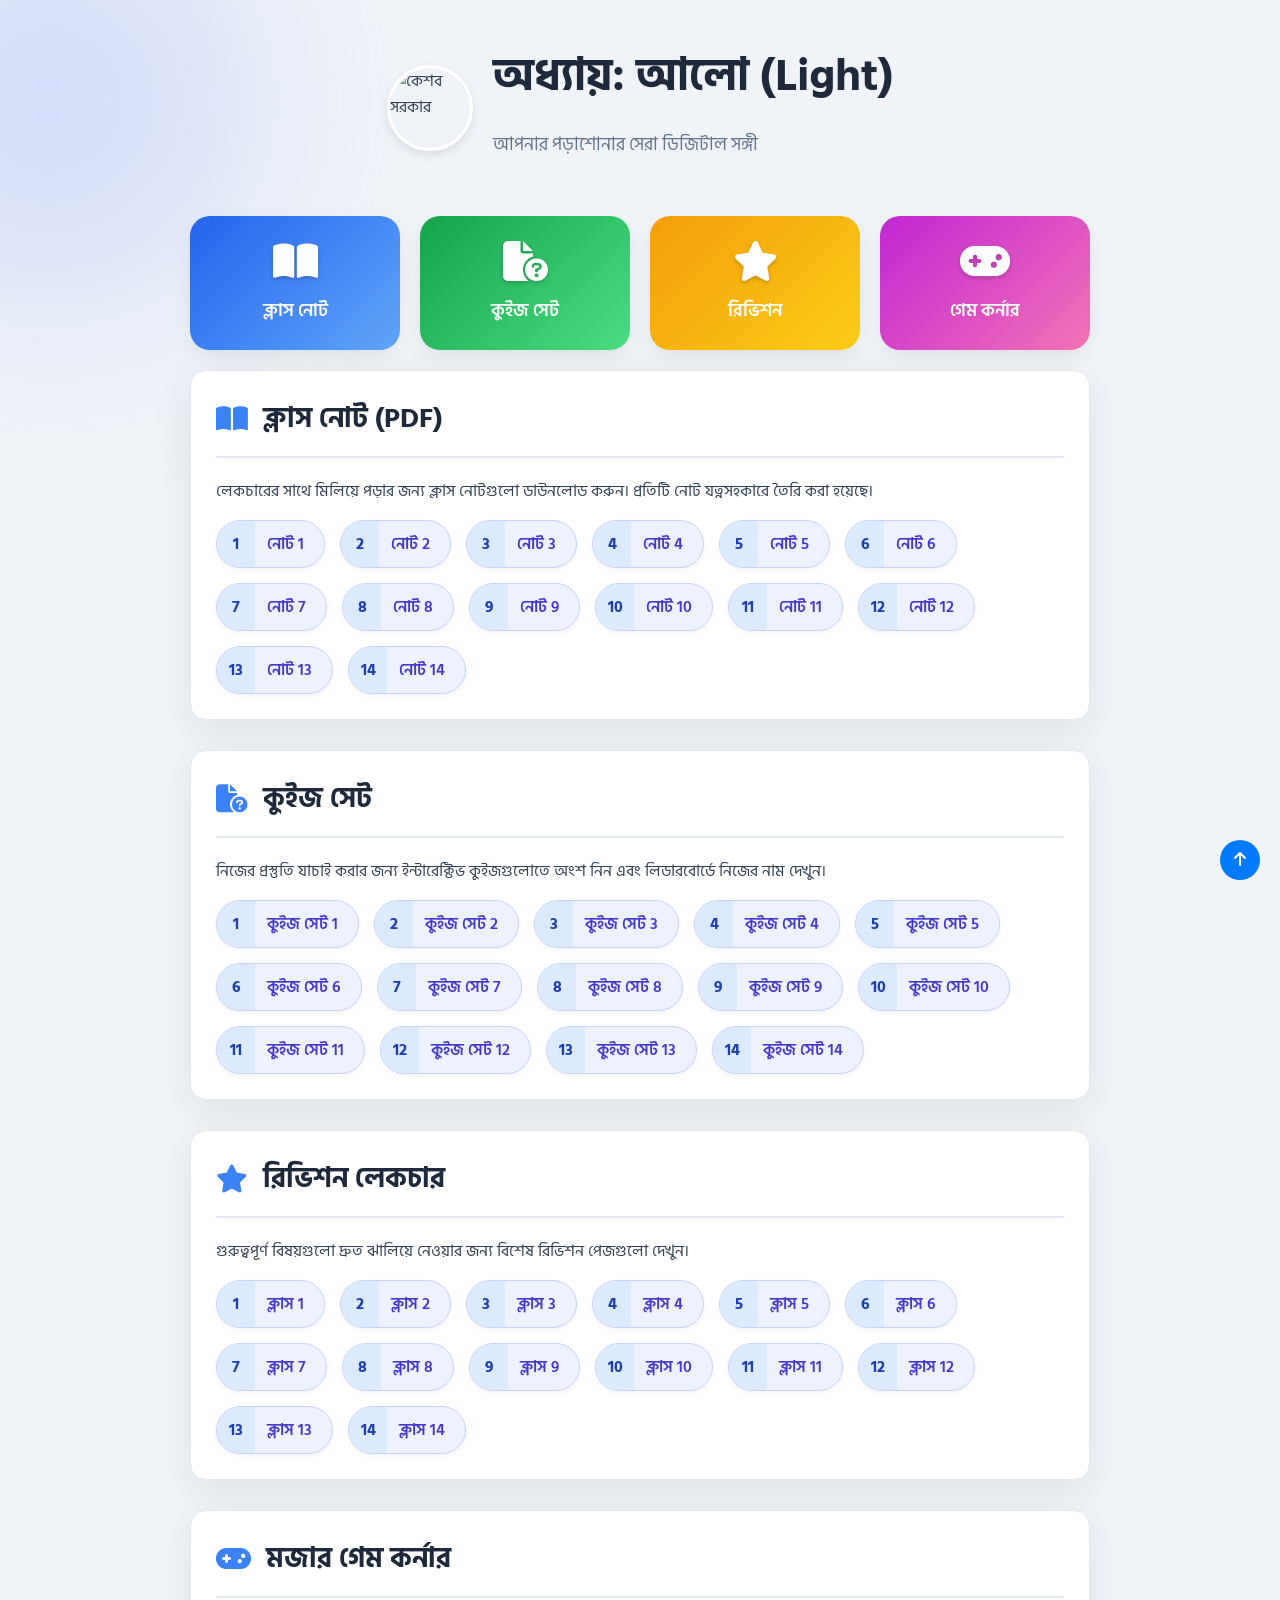
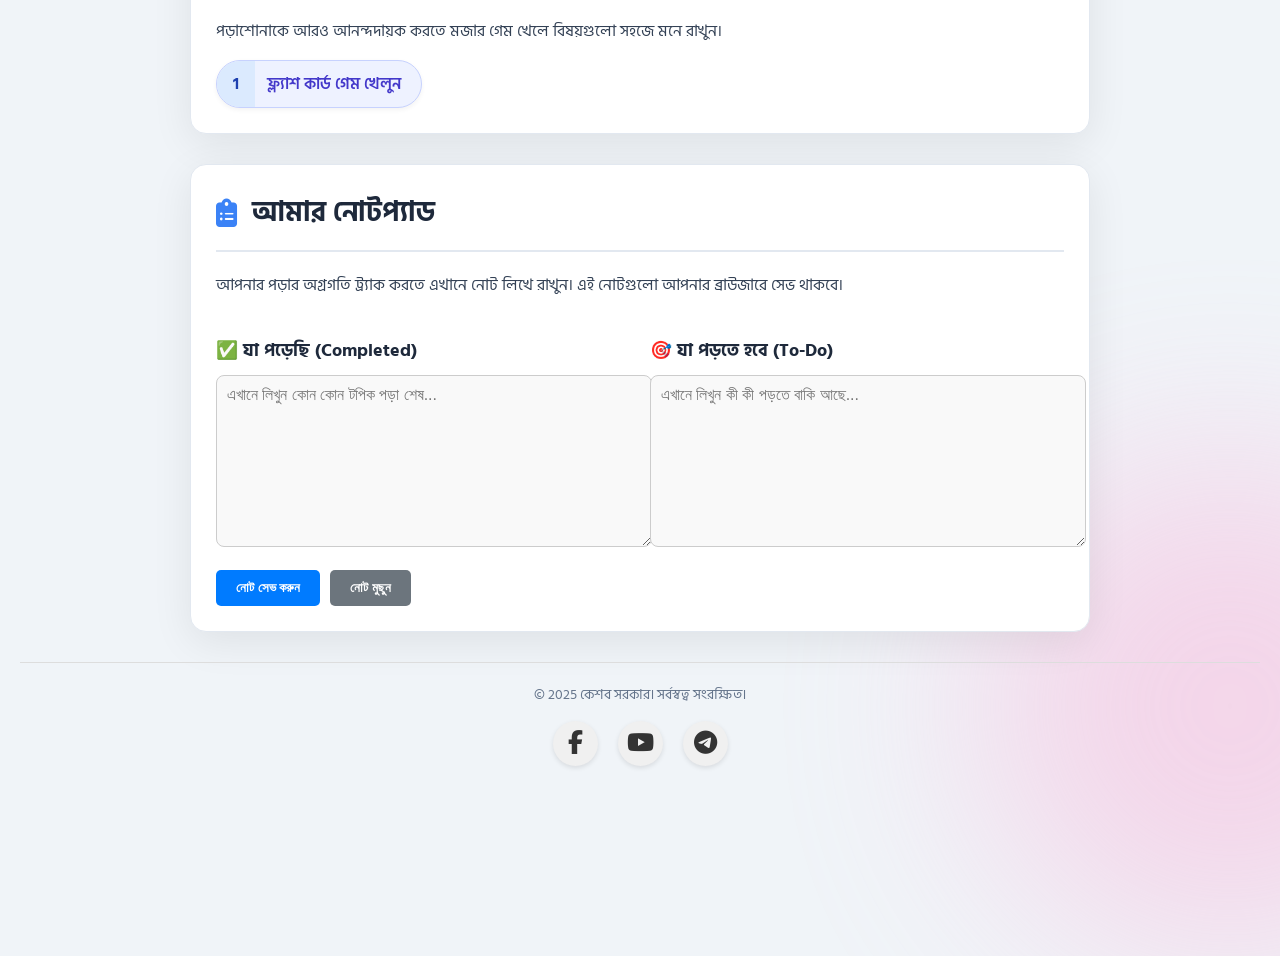
==== index.html @ 1bf03d73 "Add files via upload" ====
<!DOCTYPE html>
<html lang="bn">
<head>
    <meta charset="UTF-8">
    <meta name="viewport" content="width=device-width, initial-scale=1.0">
    <title>আলো (Light) - হোমপেজ | কেশব সরকার</title>
    
    <!-- আপনার মূল CSS ফাইল -->
    <link rel="stylesheet" href="style.css">
    
    <!-- আইকন ব্যবহারের জন্য Font Awesome CDN লিঙ্ক (এটা জরুরি) -->
    <link rel="stylesheet" href="https://cdnjs.cloudflare.com/ajax/libs/font-awesome/6.4.2/css/all.min.css">
</head>
<div id="preloader">
    <div class="loader"></div>
</div>
<body class="day-mode homepage"> <!-- homepage ক্লাসটি নতুন ব্যাকগ্রাউন্ডের জন্য -->

    <header class="main-header">
        <!-- আপনার ছবি -->
        <img src="images/logo.png" alt="কেশব সরকার" class="profile-pic">
        
        <!-- টেক্সট কন্টেন্ট -->
        <div class="header-text">
            <h1>অধ্যায়: আলো (Light)</h1>
            <p>আপনার পড়াশোনার সেরা ডিজিটাল সঙ্গী</p>
        </div>
    </header>

    <!-- নতুন ডিজাইনের নেভিগেশন গ্রিড -->
    <div class="nav-grid">
        <a href="#class-notes" class="nav-button color-notes">
            <i class="fa-solid fa-book-open"></i>
            <span>ক্লাস নোট</span>
        </a>
        <a href="#quiz-sets" class="nav-button color-quiz">
            <i class="fa-solid fa-file-circle-question"></i>
            <span>কুইজ সেট</span>
        </a>
        <a href="#revision-lectures" class="nav-button color-revision">
            <i class="fa-solid fa-star"></i>
            <span>রিভিশন</span>
        </a>
        <a href="#game-corner" class="nav-button color-games">
            <i class="fa-solid fa-gamepad"></i>
            <span>গেম কর্নার</span>
        </a>
    </div>

    <main>
        <!-- Class Notes Section -->
        <section class="card" id="class-notes">
            <h2><i class="fa-solid fa-book-open icon-title"></i> ক্লাস নোট (PDF)</h2>
            <p>লেকচারের সাথে মিলিয়ে পড়ার জন্য ক্লাস নোটগুলো ডাউনলোড করুন। প্রতিটি নোট যত্নসহকারে তৈরি করা হয়েছে।</p>
            <div class="link-container">
                <a href="https://drive.google.com/file/d/1sSKTBKGasXSliW6OIl_rY9mzvy0lcFAx/view?usp=drive_link" target="_blank">নোট 1</a>
                <a href="https://drive.google.com/file/d/1t7kfDtJoTGxg0RODjKol7sLrju8Ih3ZR/view?usp=drive_link" target="_blank">নোট 2</a>
                <a href="https://drive.google.com/file/d/1t7KkxosPfEFAeRiHYTDDyUwNMa2LBX0A/view?usp=drive_link" target="_blank">নোট 3</a>
                <a href="https://drive.google.com/file/d/1t38mFaWWqqNNwFF-KqLO0bWvKrAF8AAf/view?usp=drive_link" target="_blank">নোট 4</a>
                <a href="https://drive.google.com/file/d/1t1oolq3goT1Mh4pOEnH0xVZQ4f7ArwWV/view?usp=drive_link" target="_blank">নোট 5</a>
                <a href="https://drive.google.com/file/d/1t19LF0_oPfQUUJy5y9iYdV_7BeJmBnPb/view?usp=drive_link" target="_blank">নোট 6</a>
                <a href="https://drive.google.com/file/d/1sn4iBo9KW9KIaX4zy7lo6pGLNRPsBp02/view?usp=drive_link" target="_blank">নোট 7</a>
                <a href="https://drive.google.com/file/d/1sgX6IhBGmUZpgLBa4XS5ZPPHs0ZzPb03/view?usp=drive_link" target="_blank">নোট 8</a>
                <a href="https://drive.google.com/file/d/1sfOYYjft0vI5xvcIlzCKUpIUxicrK589/view?usp=drive_link" target="_blank">নোট 9</a>
                <a href="https://drive.google.com/file/d/1sfNKT4oH92Jj3N1Gp688IObwA3lgAHc5/view?usp=drive_link" target="_blank">নোট 10</a>
                <a href="https://drive.google.com/file/d/1sdPigDsal-54gXdqJqfhkAgowSmzAqwy/view?usp=drive_link" target="_blank">নোট 11</a>
                <a href="https://drive.google.com/file/d/1sWaoGwJlaWrLmfJCkM5LtOCW9mmUzfrI/view?usp=drive_link" target="_blank">নোট 12</a>
                <a href="https://drive.google.com/file/d/1sVpObTnDcu3n7hdOc_OkMK07FiO2bcL9/view?usp=drive_link" target="_blank">নোট 13</a>
                <a href="https://drive.google.com/file/d/1sTejw2SX1aWU-Z7At05lgHSMdQDyrxpQ/view?usp=drive_link" target="_blank">নোট 14</a>
            </div>
        </section>

        <!-- Quiz Section -->
        <section class="card" id="quiz-sets">
            <h2><i class="fa-solid fa-file-circle-question icon-title"></i> কুইজ সেট</h2>
            <p>নিজের প্রস্তুতি যাচাই করার জন্য ইন্টারেক্টিভ কুইজগুলোতে অংশ নিন এবং লিডারবোর্ডে নিজের নাম দেখুন।</p>
            <div class="link-container">
                <a href="quiz/Qset1.html">কুইজ সেট 1</a>
                <a href="quiz/Qset2.html">কুইজ সেট 2</a>
                <a href="quiz/Qset3.html">কুইজ সেট 3</a>
                <a href="quiz/Qset4.html">কুইজ সেট 4</a>
                <a href="quiz/Qset5.html">কুইজ সেট 5</a>
                <a href="quiz/Qset6.html">কুইজ সেট 6</a>
                <a href="quiz/Qset7.html">কুইজ সেট 7</a>
                <a href="quiz/Qset8.html">কুইজ সেট 8</a>
                <a href="quiz/Qset9.html">কুইজ সেট 9</a>
                <a href="quiz/Qset10.html">কুইজ সেট 10</a>
                <a href="quiz/Qset11.html">কুইজ সেট 11</a>
                <a href="quiz/Qset12.html">কুইজ সেট 12</a>
                <a href="quiz/Qset13.html">কুইজ সেট 13</a>
                <a href="quiz/Qset14.html">কুইজ সেট 14</a>
            </div>
        </section>

        <!-- Revision Section -->
        <section class="card" id="revision-lectures">
             <h2><i class="fa-solid fa-star icon-title"></i> রিভিশন লেকচার</h2>
            <p>গুরুত্বপূর্ণ বিষয়গুলো দ্রুত ঝালিয়ে নেওয়ার জন্য বিশেষ রিভিশন পেজগুলো দেখুন।</p>
            <div class="link-container">
                <a href="revision_series/class1.html">ক্লাস 1</a>
                <a href="revision_series/class2.html">ক্লাস 2</a>
                <a href="revision_series/class3.html">ক্লাস 3</a>
                <a href="revision_series/class4.html">ক্লাস 4</a>
                <a href="revision_series/class5.html">ক্লাস 5</a>
                <a href="revision_series/class6.html">ক্লাস 6</a>
                <a href="revision_series/class7.html">ক্লাস 7</a>
                <a href="revision_series/class8.html">ক্লাস 8</a>
                <a href="revision_series/class9.html">ক্লাস 9</a>
                <a href="revision_series/class10.html">ক্লাস 10</a>
                <a href="revision_series/class11.html">ক্লাস 11</a>
                <a href="revision_series/class12.html">ক্লাস 12</a>
                <a href="revision_series/class13.html">ক্লাস 13</a>
                <a href="revision_series/class14.html">ক্লাস 14</a>
            </div>
        </section>

        <!-- Game Section (Updated) -->
        <section class="card" id="game-corner">
            <h2><i class="fa-solid fa-gamepad icon-title"></i> মজার গেম কর্নার</h2>
            <p>পড়াশোনাকে আরও আনন্দদায়ক করতে মজার গেম খেলে বিষয়গুলো সহজে মনে রাখুন।</p>
            <div class="link-container">
                <a href="game/flash-card/flash-card.html">ফ্ল্যাশ কার্ড গেম খেলুন</a>
            </div>
        </section>
		        <!-- Notepad Section -->
        <section class="card" id="notepad">
            <h2><i class="fa-solid fa-clipboard-list icon-title"></i> আমার নোটপ্যাড</h2>
            <p>আপনার পড়ার অগ্রগতি ট্র্যাক করতে এখানে নোট লিখে রাখুন। এই নোটগুলো আপনার ব্রাউজারে সেভ থাকবে।</p>
            
            <div class="notepad-container">
                <div class="notepad-column">
                    <h3>✅ যা পড়েছি (Completed)</h3>
                    <textarea id="completed-notes" placeholder="এখানে লিখুন কোন কোন টপিক পড়া শেষ..."></textarea>
                </div>
                <div class="notepad-column">
                    <h3>🎯 যা পড়তে হবে (To-Do)</h3>
                    <textarea id="todo-notes" placeholder="এখানে লিখুন কী কী পড়তে বাকি আছে..."></textarea>
                </div>
            </div>
            
            <div class="notepad-buttons">
                <button id="save-notes-btn" class="btn btn-primary">নোট সেভ করুন</button>
                <button id="clear-notes-btn" class="btn btn-secondary">নোট মুছুন</button>
            </div>
        </section>
    </main>
    <a id="back-to-top" href="#"><i class="fas fa-arrow-up"></i></a>
    <footer>
        <p>&copy; 2025 কেশব সরকার। সর্বস্বত্ব সংরক্ষিত।</p>
		<div class="social-links">
    <a href="https://facebook.com/your-page" target="_blank"><i class="fab fa-facebook-f"></i></a>
    <a href="https://youtube.com/your-channel" target="_blank"><i class="fab fa-youtube"></i></a>
    <a href="https://t.me/your-group" target="_blank"><i class="fab fa-telegram"></i></a>
</div>
    </footer>
    <script>
    document.addEventListener('DOMContentLoaded', () => {
        const completedNotesTextarea = document.getElementById('completed-notes');
        const todoNotesTextarea = document.getElementById('todo-notes');
        const saveBtn = document.getElementById('save-notes-btn');
        const clearBtn = document.getElementById('clear-notes-btn');

        // ফাংশন: localStorage থেকে নোট লোড করার জন্য
        const loadNotes = () => {
            const savedCompleted = localStorage.getItem('myAppCompletedNotes') || '';
            const savedTodo = localStorage.getItem('myAppTodoNotes') || '';
            
            completedNotesTextarea.value = savedCompleted;
            todoNotesTextarea.value = savedTodo;
        };

        // ফাংশন: localStorage এ নোট সেভ করার জন্য
        const saveNotes = () => {
            localStorage.setItem('myAppCompletedNotes', completedNotesTextarea.value);
            localStorage.setItem('myAppTodoNotes', todoNotesTextarea.value);
            alert('আপনার নোট সফলভাবে সেভ করা হয়েছে!');
        };
        
        // ফাংশন: localStorage থেকে নোট মোছার জন্য
        const clearNotes = () => {
            const confirmation = confirm('আপনি কি সত্যিই সব নোট মুছে ফেলতে চান?');
            if (confirmation) {
                localStorage.removeItem('myAppCompletedNotes');
                localStorage.removeItem('myAppTodoNotes');
                completedNotesTextarea.value = '';
                todoNotesTextarea.value = '';
                alert('আপনার সব নোট মুছে ফেলা হয়েছে।');
            }
        };

        // বাটনগুলোতে ইভেন্ট যোগ করা
        saveBtn.addEventListener('click', saveNotes);
        clearBtn.addEventListener('click', clearNotes);

        // পেজ লোড হওয়ার সাথে সাথে সেভ করা নোটগুলো লোড করা
        loadNotes();
    });
	window.addEventListener('load', () => {
    const preloader = document.getElementById('preloader');
    preloader.style.display = 'none';
});
const backToTopBtn = document.getElementById('back-to-top');

window.onscroll = () => {
    if (document.body.scrollTop > 100 || document.documentElement.scrollTop > 100) {
        backToTopBtn.style.display = 'block';
    } else {
        backTotoTopBtn.style.display = 'none';
    }
};
	</script>
</body>
</html>
---- style.css ----
/* style.css (Complete, Reorganized, and Responsive Version) */

/* --- 1. Font Import --- */
@import url('https://fonts.googleapis.com/css2?family=Hind+Siliguri:wght@400;500;600;700&display=swap');

/* --- 2. Global & Body Styles --- */
body {
    font-family: 'Hind Siliguri', sans-serif;
    transition: background-color 0.4s ease, color 0.4s ease;
    margin: 0;
    padding: 20px;
}
body.homepage {
    position: relative;
    overflow-x: hidden;
}
body.homepage::before, body.homepage::after {
    content: '';
    position: absolute;
    z-index: -1;
    border-radius: 50%;
    filter: blur(100px);
    opacity: 0.4;
    transition: background-color 0.5s ease;
}
body.homepage::before {
    width: 400px;
    height: 400px;
    background: #a5b4fc;
    top: -100px;
    left: -150px;
}
body.homepage::after {
    width: 500px;
    height: 500px;
    background: #f9a8d4;
    bottom: -150px;
    right: -200px;
}
main {
    max-width: 900px;
    margin: 20px auto;
}
h1, h2, h3, p {
    transition: color 0.4s ease;
}

/* --- 3. Day & Dark Mode Theming --- */
body.day-mode { background: #f0f4f8; color: #334155; }
body.dark-mode { background: #111827; color: #d1d5db; }

body.day-mode h1, body.day-mode h2, body.day-mode h3 { color: #1e293b; }
body.dark-mode h1, body.dark-mode h2, body.dark-mode h3 { color: #f9fafb; }

body.day-mode .main-header p, body.day-mode footer { color: #64748b; }
body.dark-mode .main-header p, body.dark-mode footer { color: #9ca3af; }

body.dark-mode.homepage::before { background: #4f46e5; opacity: 0.3; }
body.dark-mode.homepage::after { background: #be185d; opacity: 0.3; }

/* --- 4. Component Styles: Header, Card, Nav Grid, Footer --- */

/* Header */
.main-header {
    display: flex;
    align-items: center;
    gap: 20px;
    padding: 20px;
    justify-content: center;
    text-align: left;
    margin-bottom: 20px;
}
.main-header h1 {
    font-size: 2.8rem;
    font-weight: 700;
    margin: 0 0 5px 0;
}
.main-header p {
    font-size: 1.1rem;
}
.profile-pic {
    width: 80px;
    height: 80px;
    border-radius: 50%;
    border: 3px solid #fff;
    box-shadow: 0 4px 8px rgba(0,0,0,0.1);
    object-fit: cover;
}
body.dark-mode .profile-pic {
    border-color: #374151;
}

/* Nav Grid */
.nav-grid { 
    display: grid; 
    grid-template-columns: repeat(4, 1fr); 
    gap: 20px; 
    max-width: 900px; 
    margin: 20px auto; 
}
.nav-button { 
    display: flex; flex-direction: column; align-items: center; justify-content: center; 
    padding: 25px 15px; border-radius: 20px; text-decoration: none; color: white; text-align: center; 
    box-shadow: 0 8px 25px -5px rgba(0,0,0,0.1); 
    transition: transform 0.3s ease, box-shadow 0.3s ease; 
}
.nav-button:hover { transform: translateY(-8px) scale(1.03); box-shadow: 0 12px 30px -5px rgba(0,0,0,0.2); }
.nav-button i { font-size: 2.5rem; margin-bottom: 15px; text-shadow: 0 2px 4px rgba(0,0,0,0.2); }
.nav-button span { font-size: 1.1rem; font-weight: 600; }
.color-notes { background: linear-gradient(135deg, #2563eb, #60a5fa); }
.color-quiz { background: linear-gradient(135deg, #16a34a, #4ade80); }
.color-revision { background: linear-gradient(135deg, #f59e0b, #facc15); }
.color-games { background: linear-gradient(135deg, #c026d3, #f472b6); }

/* Card */
.card { 
    padding: 25px; 
    border-radius: 16px; 
    margin-bottom: 30px; 
    background: #ffffff;
    border: 1px solid #e2e8f0;
    box-shadow: 0 10px 40px rgba(0, 0, 0, 0.08);
}
body.dark-mode .card {
    background: #1f2937;
    border-color: #374151;
}
.card h2 { 
    font-size: 1.75rem; 
    margin-top: 0; 
    border-bottom: 2px solid #e2e8f0; 
    padding-bottom: 15px; 
    margin-bottom: 20px; 
    display: flex; 
    align-items: center;
}
.icon-title { margin-right: 15px; color: #3b82f6; }
body.dark-mode .card h2 { border-bottom-color: #374151; }
body.dark-mode .icon-title { color: #60a5fa; }

/* Link Container (Pill Style) */
.link-container { display: flex; flex-wrap: wrap; gap: 15px; counter-reset: link-counter; }
.link-container a { 
    position: relative; flex-grow: 0; padding: 10px 20px 10px 50px; border-radius: 50px; 
    display: inline-flex; align-items: center; font-weight: 600; overflow: hidden; 
    box-shadow: 0 2px 5px rgba(0,0,0,0.05); text-decoration: none; transition: all 0.2s ease; 
}
.link-container a:hover { transform: translateY(-3px) scale(1.02); }
.link-container a::before { 
    counter-increment: link-counter; content: counter(link-counter); 
    position: absolute; left: 0; top: 0; height: 100%; width: 38px; 
    display: flex; align-items: center; justify-content: center; font-weight: 700; 
}
body.day-mode .link-container a { background-color: #eef2ff; color: #4338ca; border: 1px solid #c7d2fe; }
body.day-mode .link-container a:hover { background-color: #e0e7ff; box-shadow: 0 4px 12px rgba(67, 56, 202, 0.15); }
body.day-mode .link-container a::before { background-color: #dbeafe; color: #1e40af; }
body.dark-mode .link-container a { background-color: #312e81; color: #e0e7ff; border: 1px solid #4f46e5; }
body.dark-mode .link-container a:hover { background-color: #4338ca; box-shadow: 0 4px 12px rgba(99, 102, 241, 0.2); }
body.dark-mode .link-container a::before { background-color: #4338ca; color: #c7d2fe; }

/* Footer & Social Links */
footer {
    text-align: center;
    padding: 20px;
    margin-top: 30px;
    border-top: 1px solid #ddd;
}
body.dark-mode footer { border-top: 1px solid #333; }
footer p { margin: 0; margin-bottom: 15px; font-size: 0.9em; }
.social-links { display: flex; justify-content: center; gap: 20px; }
.social-links a {
    color: #333; font-size: 1.5em; width: 45px; height: 45px; line-height: 45px;
    border-radius: 50%; background-color: #f0f0f0;
    transition: transform 0.3s ease, background-color 0.3s ease, color 0.3s ease;
    box-shadow: 0 2px 5px rgba(0,0,0,0.1);
}
body.dark-mode .social-links a { color: #f1f1f1; background-color: #333; }
.social-links a:hover { transform: translateY(-5px); }
.social-links a[href*="facebook"]:hover { background-color: #1877F2; color: white; }
.social-links a[href*="youtube"]:hover { background-color: #FF0000; color: white; }
.social-links a[href*="telegram"]:hover { background-color: #0088cc; color: white; }

/* --- 5. Page-Specific Styles: Quiz, Revision, Notepad --- */

/* Quiz Page */
.quiz-page-container { padding: 20px; }
.quiz-header { text-align: center; border-bottom: 2px solid #eee; padding-bottom: 15px; margin-bottom: 20px; }
.score-board { display: flex; justify-content: center; gap: 20px; font-size: 1.2rem; font-weight: bold; margin-top: 10px; }
#correct-count { color: #28a745; }
#wrong-count { color: #dc3545; }
#timer { color: #6c757d; }
.option-btn { 
    display: flex; align-items: center; width: 100%; padding: 15px; border-radius: 16px; border: 2px solid; 
    box-shadow: 0 2px 4px rgba(0, 0, 0, 0.04); transition: all 0.2s ease-in-out; 
    font-weight: 500; font-size: 16px; cursor: pointer; text-align: left; 
}
.option-btn:disabled { cursor: not-allowed; }
.option-btn .option-prefix { font-weight: 700; margin-right: 12px; }
body.day-mode .option-btn { background-color: #f8fafc; border-color: #e2e8f0; color: #334155; }
body.day-mode .option-btn:hover:not(:disabled) { border-color: #3b82f6; }
body.day-mode .option-btn .option-prefix { color: #3b82f6; }
body.dark-mode .option-btn { background-color: #374151; border-color: #4b5563; color: #f3f4f6; }
body.dark-mode .option-btn:hover:not(:disabled) { border-color: #60a5fa; }
body.dark-mode .option-btn .option-prefix { color: #60a5fa; }
.option-btn.correct { background: #10b981 !important; color: white !important; border-color: #059669 !important; animation: pulse 0.6s ease; }
.option-btn.incorrect { background: #ef4444 !important; color: white !important; border-color: #b91c1c !important; animation: shake 0.5s ease; }

/* Action Buttons (for Quiz and Notepad) */
.action-btn { 
    padding: 12px 24px; font-weight: 600; border-radius: 12px; border: none; color: white; cursor: pointer; 
    background: linear-gradient(135deg, #2563eb, #3b82f6); 
    box-shadow: 0 4px 15px rgba(59, 130, 246, 0.2); 
    transition: all 0.2s ease; text-decoration: none; 
}
.action-btn:hover { transform: translateY(-2px); box-shadow: 0 6px 20px rgba(59, 130, 246, 0.3); }
.action-btn.green { background: linear-gradient(135deg, #16a34a, #22c55e); box-shadow: 0 4px 15px rgba(22, 163, 74, 0.2); }
.action-btn.gray { background: linear-gradient(135deg, #64748b, #94a3b8); }

/* Review Card (Quiz) */
.review-card { border-radius: 16px; box-shadow: 0 4px 10px rgba(0, 0, 0, 0.05); padding: 20px; margin-bottom: 20px; border-left: 6px solid; }
.review-card.review-correct { border-color: #22c55e; background-color: #f0fdf4; }
.review-card.review-incorrect { border-color: #ef4444; background-color: #fef2f2; }
body.dark-mode .review-card.review-correct { background-color: #1f392c; }
body.dark-mode .review-card.review-incorrect { background-color: #451a1a; }

/* Notepad Section */
#notepad .notepad-container { display: flex; gap: 20px; margin-top: 20px; flex-wrap: wrap; }
#notepad .notepad-column { flex: 1; min-width: 250px; }
#notepad h3 { font-size: 1.1em; margin-bottom: 10px; }
#notepad textarea {
    width: 100%; height: 150px; padding: 10px; border-radius: 8px;
    border: 1px solid #ccc; font-family: 'Arial', sans-serif;
    font-size: 1em; resize: vertical;
}
body.day-mode #notepad textarea { background-color: #f9f9f9; color: #333; }
body.dark-mode #notepad textarea { background-color: #3a3a3a; color: #f1f1f1; border-color: #555; }
#notepad .notepad-buttons { margin-top: 15px; display: flex; gap: 10px; }
#notepad .btn { padding: 10px 20px; border: none; border-radius: 5px; cursor: pointer; font-weight: bold; transition: background-color 0.3s; }
#notepad .btn-primary { background-color: #007bff; color: white; }
#notepad .btn-primary:hover { background-color: #0056b3; }
#notepad .btn-secondary { background-color: #6c757d; color: white; }
#notepad .btn-secondary:hover { background-color: #5a6268; }

/* --- 6. Utility Styles: Preloader, Back-to-Top --- */
#preloader {
    position: fixed; top: 0; left: 0; width: 100%; height: 100%;
    z-index: 9999; display: flex; justify-content: center; align-items: center;
}
body.day-mode #preloader { background-color: #f0f4f8; }
body.dark-mode #preloader { background-color: #111827; }

.loader {
    border: 8px solid #e0e0e0; border-top: 8px solid #3498db;
    border-radius: 50%; width: 60px; height: 60px;
    animation: spin 1s linear infinite;
}
body.dark-mode .loader { border-color: #4b5563; border-top-color: #60a5fa; }

#back-to-top {
    position: fixed; bottom: 20px; right: 20px;
    background-color: #007bff; color: white;
    width: 40px; height: 40px; border-radius: 50%;
    text-align: center; line-height: 40px;
    display: none; z-index: 1000; transition: opacity 0.3s;
    text-decoration: none;
}
#back-to-top:hover { background-color: #0056b3; }

/* --- 7. Animations --- */
@keyframes pulse { 0%, 100% { transform: scale(1); } 50% { transform: scale(1.05); } }
@keyframes shake { 0%, 100% { transform: translateX(0); } 25%, 75% { transform: translateX(-4px); } 50% { transform: translateX(4px); } }
@keyframes spin { 0% { transform: rotate(0deg); } 100% { transform: rotate(360deg); } }


/* --- 8. Media Queries for Responsive Design --- */

/* For Tablets and larger phones (screen width <= 768px) */
@media (max-width: 768px) {
    .main-header {
        flex-direction: column;
        text-align: center;
        gap: 15px;
    }
    .main-header h1 {
        font-size: 2.2rem;
    }
    .nav-grid {
        grid-template-columns: repeat(2, 1fr);
        gap: 15px;
    }
    .card {
        padding: 20px;
    }
    #notepad .notepad-container {
        flex-direction: column;
        gap: 25px;
    }
}

/* For smaller mobile devices (screen width <= 480px) */
@media (max-width: 480px) {
    body {
        padding: 10px;
    }
    .main-header h1 {
        font-size: 1.8rem;
    }
    .main-header p {
        font-size: 1rem;
    }
    .nav-button span {
        font-size: 0.9em;
    }
    .card h2 {
        font-size: 1.5rem;
    }
    #notepad .notepad-buttons {
        flex-direction: column;
    }
    #notepad .btn {
        width: 100%;
    }
    .quiz-page-container {
        padding: 10px;
    }
    .option-btn {
        padding: 12px;
        font-size: 15px;
    }
}
/* --- 9. Advanced Leaderboard Styles --- */

.leaderboard-list {
    list-style: none;
    padding: 0;
    margin: 0;
    text-align: left;
}

.leaderboard-item {
    background-color: #f9fafb;
    border: 1px solid #e5e7eb;
    border-radius: 12px;
    margin-bottom: 15px;
    padding: 15px;
    box-shadow: 0 2px 5px rgba(0,0,0,0.05);
}
body.dark-mode .leaderboard-item {
    background-color: #374151;
    border-color: #4b5563;
}

.leaderboard-item .main-score {
    display: flex;
    justify-content: space-between;
    align-items: center;
    font-size: 1.2rem;
    font-weight: 600;
}

.leaderboard-item .details-list {
    list-style-type: '✅  ';
    padding-left: 20px;
    margin-top: 10px;
    border-top: 1px dashed #d1d5db;
    padding-top: 10px;
    font-size: 0.9em;
    color: #4b5563;
}
body.dark-mode .leaderboard-item .details-list {
    border-top-color: #4b5563;
    color: #d1d5db;
}

.leaderboard-item .details-list li {
    padding: 3px 0;
}
/* ========================================= */
/*      New Page Navigation Design with Better Hover Effects      */
/* ========================================= */

/* নেভিগেশন কন্টেইনার */
.page-navigation {
    display: flex;
    justify-content: center;
    align-items: center;
    gap: 15px; /* বাটনগুলোর মধ্যে ফাঁকা জায়গা */
    margin-top: 40px;
    padding-top: 20px;
    border-top: 1px solid #e2e8f0;
}

body.dark-mode .page-navigation {
    border-top-color: #374151;
}

/* সব বাটনের জন্য সাধারণ স্টাইল */
.page-navigation .btn {
    display: inline-flex; /* আইকন ও টেক্সটকে পাশাপাশি রাখার জন্য */
    align-items: center;
    gap: 8px; /* আইকন ও টেক্সটের মধ্যে ফাঁকা জায়গা */
    text-decoration: none;
    padding: 10px 22px; /* কম্প্যাক্ট সাইজ */
    border-radius: 12px; /* হালকা গোলাকার */
    font-weight: 600;
    font-size: 16px;
    border: none;
    position: relative; /* শ্যাডোর জন্য */
    overflow: hidden; /* ভেতরের ইফেক্টের জন্য */
    transition: transform 0.3s ease, box-shadow 0.3s ease;
}

.page-navigation .btn i {
    transition: transform 0.3s ease;
}

/* হোভার করলে আইকনের অ্যানিমেশন */
.page-navigation .btn:hover:not(.disabled) i.fa-arrow-left {
    transform: translateX(-4px);
}
.page-navigation .btn:hover:not(.disabled) i.fa-arrow-right {
    transform: translateX(4px);
}
.page-navigation .btn:hover:not(.disabled) i.fa-home {
    transform: scale(1.2) rotate(-10deg);
}


/* হোম বাটন (Primary) */
.page-navigation .btn-primary {
    background: #3b82f6;
    color: white;
}
.page-navigation .btn-primary:hover {
    transform: translateY(-4px);
    box-shadow: 0 10px 25px -5px rgba(59, 130, 246, 0.4);
}
body.dark-mode .page-navigation .btn-primary {
    background: #60a5fa;
    color: #111827;
}
body.dark-mode .page-navigation .btn-primary:hover {
    box-shadow: 0 10px 25px -5px rgba(96, 165, 250, 0.3);
}


/* পূর্ববর্তী/পরবর্তী বাটন (Secondary) */
.page-navigation .btn-secondary {
    background: #fff;
    color: #475569;
    box-shadow: 0 4px 6px -1px rgba(0, 0, 0, 0.1), 0 2px 4px -2px rgba(0, 0, 0, 0.1);
}
.page-navigation .btn-secondary:hover:not(.disabled) {
    transform: translateY(-4px);
    box-shadow: 0 10px 15px -3px rgba(0, 0, 0, 0.1), 0 4px 6px -4px rgba(0, 0, 0, 0.1);
}
body.dark-mode .page-navigation .btn-secondary {
    background: #374151;
    color: #cbd5e1;
    box-shadow: 0 4px 6px -1px rgba(0, 0, 0, 0.4), 0 2px 4px -2px rgba(0, 0, 0, 0.3);
}
body.dark-mode .page-navigation .btn-secondary:hover:not(.disabled) {
    background-color: #4b5563;
}


/* নিষ্ক্রিয় বাটন (Disabled) */
.page-navigation .btn.disabled {
    background-color: #e2e8f0;
    color: #94a3b8;
    cursor: not-allowed;
    box-shadow: none;
    opacity: 0.7;
}
body.dark-mode .page-navigation .btn.disabled {
    background-color: #4b5563;
    color: #6b7280;
}

/* "হোমপেজে ফিরে যান" লিঙ্কের জন্য কোনো পরিবর্তন নেই, এটি আগের মতোই থাকবে */
.back-to-home {
    display: block;
    text-align: center;
    margin-top: 25px;
    font-size: 15px;
    font-weight: 500;
    text-decoration: none;
    color: #64748b;
    transition: color 0.2s;
}
.back-to-home:hover {
    color: #3b82f6;
    text-decoration: underline;
}
body.dark-mode .back-to-home {
    color: #9ca3af;
}
body.dark-mode .back-to-home:hover {
    color: #60a5fa;
}
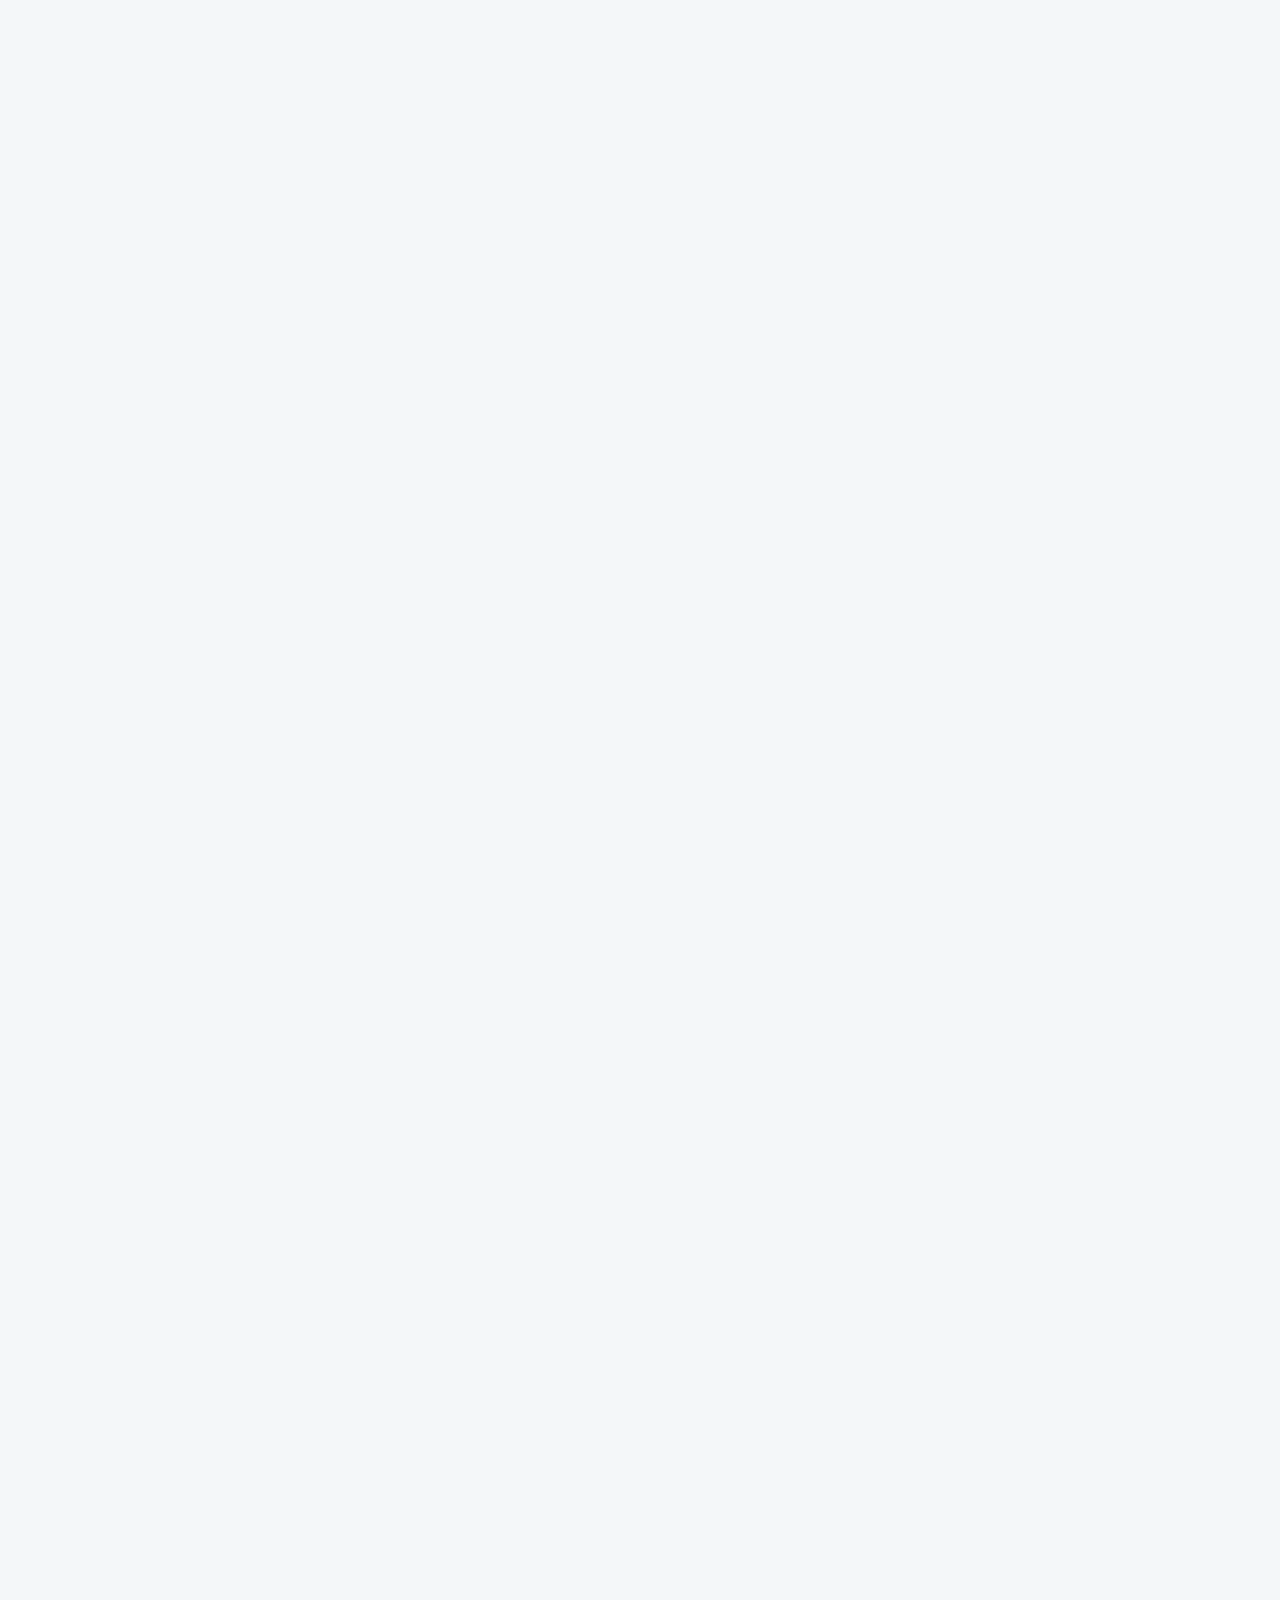
==== commit af7e9d60: "full update" ====
--- a/index.html
+++ b/index.html
@@ -1,213 +1,211 @@
-<!DOCTYPE html>
-<html lang="bn">
-<head>
-    <meta charset="UTF-8">
-    <meta name="viewport" content="width=device-width, initial-scale=1.0">
-    <title>আলো (Light) - হোমপেজ | কেশব সরকার</title>
-    
-    <!-- আপনার মূল CSS ফাইল -->
-    <link rel="stylesheet" href="style.css">
-    
-    <!-- আইকন ব্যবহারের জন্য Font Awesome CDN লিঙ্ক (এটা জরুরি) -->
-    <link rel="stylesheet" href="https://cdnjs.cloudflare.com/ajax/libs/font-awesome/6.4.2/css/all.min.css">
-</head>
-<div id="preloader">
-    <div class="loader"></div>
-</div>
-<body class="day-mode homepage"> <!-- homepage ক্লাসটি নতুন ব্যাকগ্রাউন্ডের জন্য -->
-
-    <header class="main-header">
-        <!-- আপনার ছবি -->
-        <img src="images/logo.png" alt="কেশব সরকার" class="profile-pic">
-        
-        <!-- টেক্সট কন্টেন্ট -->
-        <div class="header-text">
-            <h1>অধ্যায়: আলো (Light)</h1>
-            <p>আপনার পড়াশোনার সেরা ডিজিটাল সঙ্গী</p>
-        </div>
-    </header>
-
-    <!-- নতুন ডিজাইনের নেভিগেশন গ্রিড -->
-    <div class="nav-grid">
-        <a href="#class-notes" class="nav-button color-notes">
-            <i class="fa-solid fa-book-open"></i>
-            <span>ক্লাস নোট</span>
-        </a>
-        <a href="#quiz-sets" class="nav-button color-quiz">
-            <i class="fa-solid fa-file-circle-question"></i>
-            <span>কুইজ সেট</span>
-        </a>
-        <a href="#revision-lectures" class="nav-button color-revision">
-            <i class="fa-solid fa-star"></i>
-            <span>রিভিশন</span>
-        </a>
-        <a href="#game-corner" class="nav-button color-games">
-            <i class="fa-solid fa-gamepad"></i>
-            <span>গেম কর্নার</span>
-        </a>
-    </div>
-
-    <main>
-        <!-- Class Notes Section -->
-        <section class="card" id="class-notes">
-            <h2><i class="fa-solid fa-book-open icon-title"></i> ক্লাস নোট (PDF)</h2>
-            <p>লেকচারের সাথে মিলিয়ে পড়ার জন্য ক্লাস নোটগুলো ডাউনলোড করুন। প্রতিটি নোট যত্নসহকারে তৈরি করা হয়েছে।</p>
-            <div class="link-container">
-                <a href="https://drive.google.com/file/d/1sSKTBKGasXSliW6OIl_rY9mzvy0lcFAx/view?usp=drive_link" target="_blank">নোট 1</a>
-                <a href="https://drive.google.com/file/d/1t7kfDtJoTGxg0RODjKol7sLrju8Ih3ZR/view?usp=drive_link" target="_blank">নোট 2</a>
-                <a href="https://drive.google.com/file/d/1t7KkxosPfEFAeRiHYTDDyUwNMa2LBX0A/view?usp=drive_link" target="_blank">নোট 3</a>
-                <a href="https://drive.google.com/file/d/1t38mFaWWqqNNwFF-KqLO0bWvKrAF8AAf/view?usp=drive_link" target="_blank">নোট 4</a>
-                <a href="https://drive.google.com/file/d/1t1oolq3goT1Mh4pOEnH0xVZQ4f7ArwWV/view?usp=drive_link" target="_blank">নোট 5</a>
-                <a href="https://drive.google.com/file/d/1t19LF0_oPfQUUJy5y9iYdV_7BeJmBnPb/view?usp=drive_link" target="_blank">নোট 6</a>
-                <a href="https://drive.google.com/file/d/1sn4iBo9KW9KIaX4zy7lo6pGLNRPsBp02/view?usp=drive_link" target="_blank">নোট 7</a>
-                <a href="https://drive.google.com/file/d/1sgX6IhBGmUZpgLBa4XS5ZPPHs0ZzPb03/view?usp=drive_link" target="_blank">নোট 8</a>
-                <a href="https://drive.google.com/file/d/1sfOYYjft0vI5xvcIlzCKUpIUxicrK589/view?usp=drive_link" target="_blank">নোট 9</a>
-                <a href="https://drive.google.com/file/d/1sfNKT4oH92Jj3N1Gp688IObwA3lgAHc5/view?usp=drive_link" target="_blank">নোট 10</a>
-                <a href="https://drive.google.com/file/d/1sdPigDsal-54gXdqJqfhkAgowSmzAqwy/view?usp=drive_link" target="_blank">নোট 11</a>
-                <a href="https://drive.google.com/file/d/1sWaoGwJlaWrLmfJCkM5LtOCW9mmUzfrI/view?usp=drive_link" target="_blank">নোট 12</a>
-                <a href="https://drive.google.com/file/d/1sVpObTnDcu3n7hdOc_OkMK07FiO2bcL9/view?usp=drive_link" target="_blank">নোট 13</a>
-                <a href="https://drive.google.com/file/d/1sTejw2SX1aWU-Z7At05lgHSMdQDyrxpQ/view?usp=drive_link" target="_blank">নোট 14</a>
-            </div>
-        </section>
-
-        <!-- Quiz Section -->
-        <section class="card" id="quiz-sets">
-            <h2><i class="fa-solid fa-file-circle-question icon-title"></i> কুইজ সেট</h2>
-            <p>নিজের প্রস্তুতি যাচাই করার জন্য ইন্টারেক্টিভ কুইজগুলোতে অংশ নিন এবং লিডারবোর্ডে নিজের নাম দেখুন।</p>
-            <div class="link-container">
-                <a href="quiz/Qset1.html">কুইজ সেট 1</a>
-                <a href="quiz/Qset2.html">কুইজ সেট 2</a>
-                <a href="quiz/Qset3.html">কুইজ সেট 3</a>
-                <a href="quiz/Qset4.html">কুইজ সেট 4</a>
-                <a href="quiz/Qset5.html">কুইজ সেট 5</a>
-                <a href="quiz/Qset6.html">কুইজ সেট 6</a>
-                <a href="quiz/Qset7.html">কুইজ সেট 7</a>
-                <a href="quiz/Qset8.html">কুইজ সেট 8</a>
-                <a href="quiz/Qset9.html">কুইজ সেট 9</a>
-                <a href="quiz/Qset10.html">কুইজ সেট 10</a>
-                <a href="quiz/Qset11.html">কুইজ সেট 11</a>
-                <a href="quiz/Qset12.html">কুইজ সেট 12</a>
-                <a href="quiz/Qset13.html">কুইজ সেট 13</a>
-                <a href="quiz/Qset14.html">কুইজ সেট 14</a>
-            </div>
-        </section>
-
-        <!-- Revision Section -->
-        <section class="card" id="revision-lectures">
-             <h2><i class="fa-solid fa-star icon-title"></i> রিভিশন লেকচার</h2>
-            <p>গুরুত্বপূর্ণ বিষয়গুলো দ্রুত ঝালিয়ে নেওয়ার জন্য বিশেষ রিভিশন পেজগুলো দেখুন।</p>
-            <div class="link-container">
-                <a href="revision_series/class1.html">ক্লাস 1</a>
-                <a href="revision_series/class2.html">ক্লাস 2</a>
-                <a href="revision_series/class3.html">ক্লাস 3</a>
-                <a href="revision_series/class4.html">ক্লাস 4</a>
-                <a href="revision_series/class5.html">ক্লাস 5</a>
-                <a href="revision_series/class6.html">ক্লাস 6</a>
-                <a href="revision_series/class7.html">ক্লাস 7</a>
-                <a href="revision_series/class8.html">ক্লাস 8</a>
-                <a href="revision_series/class9.html">ক্লাস 9</a>
-                <a href="revision_series/class10.html">ক্লাস 10</a>
-                <a href="revision_series/class11.html">ক্লাস 11</a>
-                <a href="revision_series/class12.html">ক্লাস 12</a>
-                <a href="revision_series/class13.html">ক্লাস 13</a>
-                <a href="revision_series/class14.html">ক্লাস 14</a>
-            </div>
-        </section>
-
-        <!-- Game Section (Updated) -->
-        <section class="card" id="game-corner">
-            <h2><i class="fa-solid fa-gamepad icon-title"></i> মজার গেম কর্নার</h2>
-            <p>পড়াশোনাকে আরও আনন্দদায়ক করতে মজার গেম খেলে বিষয়গুলো সহজে মনে রাখুন।</p>
-            <div class="link-container">
-                <a href="game/flash-card/flash-card.html">ফ্ল্যাশ কার্ড গেম খেলুন</a>
-            </div>
-        </section>
-		        <!-- Notepad Section -->
-        <section class="card" id="notepad">
-            <h2><i class="fa-solid fa-clipboard-list icon-title"></i> আমার নোটপ্যাড</h2>
-            <p>আপনার পড়ার অগ্রগতি ট্র্যাক করতে এখানে নোট লিখে রাখুন। এই নোটগুলো আপনার ব্রাউজারে সেভ থাকবে।</p>
-            
-            <div class="notepad-container">
-                <div class="notepad-column">
-                    <h3>✅ যা পড়েছি (Completed)</h3>
-                    <textarea id="completed-notes" placeholder="এখানে লিখুন কোন কোন টপিক পড়া শেষ..."></textarea>
-                </div>
-                <div class="notepad-column">
-                    <h3>🎯 যা পড়তে হবে (To-Do)</h3>
-                    <textarea id="todo-notes" placeholder="এখানে লিখুন কী কী পড়তে বাকি আছে..."></textarea>
-                </div>
-            </div>
-            
-            <div class="notepad-buttons">
-                <button id="save-notes-btn" class="btn btn-primary">নোট সেভ করুন</button>
-                <button id="clear-notes-btn" class="btn btn-secondary">নোট মুছুন</button>
-            </div>
-        </section>
-    </main>
-    <a id="back-to-top" href="#"><i class="fas fa-arrow-up"></i></a>
-    <footer>
-        <p>&copy; 2025 কেশব সরকার। সর্বস্বত্ব সংরক্ষিত।</p>
-		<div class="social-links">
-    <a href="https://facebook.com/your-page" target="_blank"><i class="fab fa-facebook-f"></i></a>
-    <a href="https://youtube.com/your-channel" target="_blank"><i class="fab fa-youtube"></i></a>
-    <a href="https://t.me/your-group" target="_blank"><i class="fab fa-telegram"></i></a>
-</div>
-    </footer>
-    <script>
-    document.addEventListener('DOMContentLoaded', () => {
-        const completedNotesTextarea = document.getElementById('completed-notes');
-        const todoNotesTextarea = document.getElementById('todo-notes');
-        const saveBtn = document.getElementById('save-notes-btn');
-        const clearBtn = document.getElementById('clear-notes-btn');
-
-        // ফাংশন: localStorage থেকে নোট লোড করার জন্য
-        const loadNotes = () => {
-            const savedCompleted = localStorage.getItem('myAppCompletedNotes') || '';
-            const savedTodo = localStorage.getItem('myAppTodoNotes') || '';
-            
-            completedNotesTextarea.value = savedCompleted;
-            todoNotesTextarea.value = savedTodo;
-        };
-
-        // ফাংশন: localStorage এ নোট সেভ করার জন্য
-        const saveNotes = () => {
-            localStorage.setItem('myAppCompletedNotes', completedNotesTextarea.value);
-            localStorage.setItem('myAppTodoNotes', todoNotesTextarea.value);
-            alert('আপনার নোট সফলভাবে সেভ করা হয়েছে!');
-        };
-        
-        // ফাংশন: localStorage থেকে নোট মোছার জন্য
-        const clearNotes = () => {
-            const confirmation = confirm('আপনি কি সত্যিই সব নোট মুছে ফেলতে চান?');
-            if (confirmation) {
-                localStorage.removeItem('myAppCompletedNotes');
-                localStorage.removeItem('myAppTodoNotes');
-                completedNotesTextarea.value = '';
-                todoNotesTextarea.value = '';
-                alert('আপনার সব নোট মুছে ফেলা হয়েছে।');
-            }
-        };
-
-        // বাটনগুলোতে ইভেন্ট যোগ করা
-        saveBtn.addEventListener('click', saveNotes);
-        clearBtn.addEventListener('click', clearNotes);
-
-        // পেজ লোড হওয়ার সাথে সাথে সেভ করা নোটগুলো লোড করা
-        loadNotes();
-    });
-	window.addEventListener('load', () => {
-    const preloader = document.getElementById('preloader');
-    preloader.style.display = 'none';
-});
-const backToTopBtn = document.getElementById('back-to-top');
-
-window.onscroll = () => {
-    if (document.body.scrollTop > 100 || document.documentElement.scrollTop > 100) {
-        backToTopBtn.style.display = 'block';
-    } else {
-        backTotoTopBtn.style.display = 'none';
-    }
-};
-	</script>
-</body>
+<!DOCTYPE html>
+<html lang="bn">
+<head>
+    <meta charset="UTF-8">
+    <meta name="viewport" content="width=device-width, initial-scale=1.0">
+    <title>আলো | Study With Keshab</title>
+    
+    <!-- প্রধান CSS ফাইল -->
+    <link rel="stylesheet" href="css/style.css">
+    
+    <!-- আইকন ব্যবহারের জন্য Font Awesome CDN -->
+    <link rel="stylesheet" href="https://cdnjs.cloudflare.com/ajax/libs/font-awesome/6.4.2/css/all.min.css">
+    
+    <!-- চার্ট ব্যবহারের জন্য Chart.js -->
+    <script src="https://cdn.jsdelivr.net/npm/chart.js@2.9.4/dist/Chart.min.js"></script>
+    
+    <!-- পেজ লোডিং এর সময় হাইড করার জন্য স্টাইল -->
+    <style>
+      body.auth-loading { visibility: hidden; opacity: 0; }
+    </style>
+</head>
+<body class="day-mode homepage theme-blue auth-loading">
+
+    <div id="preloader">
+        <div class="loader"></div>
+    </div>
+
+    <header class="main-header">
+        <img src="images/logo.jpg" alt="লোগো" class="profile-pic" id="logo-easter-egg">
+        <div class="header-text">
+            <h1>অধ্যায়: আলো</h1>
+            <p>আপনার পড়াশোনার সেরা ডিজিটাল সঙ্গী</p>
+        </div>
+        <button id="dark-mode-toggle" class="dark-mode-button" title="দিন/রাত মোড পরিবর্তন করুন">
+            <i class="fa-solid fa-moon"></i>
+        </button>
+    </header>
+    
+    <div class="search-container">
+        <i class="fa-solid fa-magnifying-glass"></i>
+        <input type="text" id="search-bar" placeholder="যেকোনো সেকশন খুঁজুন...">
+    </div>
+
+    <nav class="nav-grid">
+        <a href="https://keshab1997.github.io/Study-With-Keshab/" class="nav-button color-home"><i class="fa-solid fa-house"></i><span>হোম</span></a>
+        <a href="#dashboard" class="nav-button color-dashboard"><i class="fa-solid fa-chart-line"></i><span>ড্যাশবোর্ড</span></a>
+        <a href="#class-notes" class="nav-button color-notes"><i class="fa-solid fa-book-open"></i><span>ক্লাস নোট</span></a>
+        <a href="#quiz-sets" class="nav-button color-quiz"><i class="fa-solid fa-file-circle-question"></i><span>কুইজ সেট</span></a>
+        <button id="formula-sheet-btn" class="nav-button color-formulas"><i class="fa-solid fa-square-root-variable"></i><span>সূত্র তালিকা</span></button>
+        <a href="#leaderboard" class="nav-button color-leaderboard"><i class="fa-solid fa-trophy"></i><span>লিডারবোর্ড</span></a>
+    </nav>
+
+    <main>
+        <!-- ইউজার প্রোফাইল কার্ড -->
+        <section class="card" id="user-profile-card">
+            <div class="profile-header">
+                <img id="user-profile-pic" src="images/default-avatar.png" alt="Profile Picture" class="profile-pic-large">
+                <div class="profile-info">
+                    <h2 id="user-display-name">লোড হচ্ছে...</h2>
+                    <p id="user-email">লোড হচ্ছে...</p>
+                </div>
+            </div>
+        </section>
+
+        <!-- ড্যাশবোর্ড সেকশন -->
+        <section class="card" id="dashboard">
+             <h2><i class="fa-solid fa-chart-line icon-title"></i> আমার ড্যাশবোর্ড</h2>
+             <div class="dashboard-grid">
+                <div class="dashboard-item"><h3>অধ্যায়ের অগ্রগতি (কুইজ)</h3><div class="progress-bar-container"><div class="progress-bar" id="chapter-progress-bar" style="width: 0%;"></div></div><p id="chapter-progress-text">0% সম্পন্ন</p></div>
+                <div class="dashboard-item"><h3>সামগ্রিক পারফরম্যান্স</h3><canvas id="quiz-pie-chart"></canvas></div>
+                <div class="dashboard-item"><h3>দৈনিক চ্যালেঞ্জ</h3><div id="daily-challenge" class="challenge-box"><p id="challenge-text">আজকের চ্যালেঞ্জ লোড হচ্ছে...</p></div></div>
+                <div class="dashboard-item"><h3>আমার অ্যাচিভমেন্টস</h3><div class="achievements-container" id="achievements-container"></div></div>
+             </div>
+        </section>
+
+        <!-- ক্লাস নোট সেকশন (আপনার দেওয়া লিঙ্ক সহ) -->
+        <section class="card" id="class-notes">
+            <h2><i class="fa-solid fa-book-open icon-title"></i> ক্লাস নোট (PDF)</h2>
+            <p>লেকচারের সাথে মিলিয়ে পড়ার জন্য ক্লাস নোটগুলো ডাউনলোড করুন।</p>
+            <div class="link-container">
+                <a href="https://drive.google.com/file/d/1sSKTBKGasXSliW6OIl_rY9mzvy0lcFAx/view?usp=drive_link" target="_blank">নোট 1</a>
+                <a href="https://drive.google.com/file/d/1t7kfDtJoTGxg0RODjKol7sLrju8Ih3ZR/view?usp=drive_link" target="_blank">নোট 2</a>
+                <a href="https://drive.google.com/file/d/1t7KkxosPfEFAeRiHYTDDyUwNMa2LBX0A/view?usp=drive_link" target="_blank">নোট 3</a>
+                <a href="https://drive.google.com/file/d/1t38mFaWWqqNNwFF-KqLO0bWvKrAF8AAf/view?usp=drive_link" target="_blank">নোট 4</a>
+                <a href="https://drive.google.com/file/d/1t1oolq3goT1Mh4pOEnH0xVZQ4f7ArwWV/view?usp=drive_link" target="_blank">নোট 5</a>
+                <a href="https://drive.google.com/file/d/1t19LF0_oPfQUUJy5y9iYdV_7BeJmBnPb/view?usp=drive_link" target="_blank">নোট 6</a>
+                <a href="https://drive.google.com/file/d/1sn4iBo9KW9KIaX4zy7lo6pGLNRPsBp02/view?usp=drive_link" target="_blank">নোট 7</a>
+                <a href="https://drive.google.com/file/d/1sgX6IhBGmUZpgLBa4XS5ZPPHs0ZzPb03/view?usp=drive_link" target="_blank">নোট 8</a>
+                <a href="https://drive.google.com/file/d/1sfOYYjft0vI5xvcIlzCKUpIUxicrK589/view?usp=drive_link" target="_blank">নোট 9</a>
+                <a href="https://drive.google.com/file/d/1sfNKT4oH92Jj3N1Gp688IObwA3lgAHc5/view?usp=drive_link" target="_blank">নোট 10</a>
+                <a href="https://drive.google.com/file/d/1sdPigDsal-54gXdqJqfhkAgowSmzAqwy/view?usp=drive_link" target="_blank">নোট 11</a>
+                <a href="https://drive.google.com/file/d/1sWaoGwJlaWrLmfJCkM5LtOCW9mmUzfrI/view?usp=drive_link" target="_blank">নোট 12</a>
+                <a href="https://drive.google.com/file/d/1sVpObTnDcu3n7hdOc_OkMK07FiO2bcL9/view?usp=drive_link" target="_blank">নোট 13</a>
+                <a href="https://drive.google.com/file/d/1sTejw2SX1aWU-Z7At05lgHSMdQDyrxpQ/view?usp=drive_link" target="_blank">নোট 14</a>
+            </div>
+        </section>
+        
+        <!-- কুইজ সেট সেকশন (মোট ১৪টি) -->
+        <section class="card" id="quiz-sets">
+             <h2><i class="fa-solid fa-file-circle-question icon-title"></i> কুইজ সেট</h2>
+             <p>নিজের প্রস্তুতি যাচাই করার জন্য ইন্টারেক্টিভ কুইজগুলোতে অংশ নিন।</p>
+             <div class="link-container">
+                 <a href="quiz/Qset1.html">📝 Quiz Set 1</a>
+                 <a href="quiz/Qset2.html">📝 Quiz Set 2</a>
+                 <a href="quiz/Qset3.html">📝 Quiz Set 3</a>
+                 <a href="quiz/Qset4.html">📝 Quiz Set 4</a>
+                 <a href="quiz/Qset5.html">📝 Quiz Set 5</a>
+                 <a href="quiz/Qset6.html">📝 Quiz Set 6</a>
+                 <a href="quiz/Qset7.html">📝 Quiz Set 7</a>
+                 <a href="quiz/Qset8.html">📝 Quiz Set 8</a>
+                 <a href="quiz/Qset9.html">📝 Quiz Set 9</a>
+                 <a href="quiz/Qset10.html">📝 Quiz Set 10</a>
+                 <a href="quiz/Qset11.html">📝 Quiz Set 11</a>
+                 <a href="quiz/Qset12.html">📝 Quiz Set 12</a>
+                 <a href="quiz/Qset13.html">📝 Quiz Set 13</a>
+                 <a href="quiz/Qset14.html">📝 Quiz Set 14</a>
+             </div>
+        </section>
+
+        <!-- রিভিশন লেকচার সেকশন (মোট ১৪টি) -->
+        <section class="card" id="revision-lectures">
+            <h2><i class="fa-solid fa-star icon-title"></i> রিভিশন লেকচার</h2>
+            <p>গুরুত্বপূর্ণ বিষয়গুলো দ্রুত ঝালিয়ে নেওয়ার জন্য বিশেষ রিভিশন পেজগুলো দেখুন।</p>
+            <div class="link-container">
+                <a href="revision_series/class1.html">📘 Class 1</a>
+                <a href="revision_series/class2.html">📘 Class 2</a>
+                <a href="revision_series/class3.html">📘 Class 3</a>
+                <a href="revision_series/class4.html">📘 Class 4</a>
+                <a href="revision_series/class5.html">📘 Class 5</a>
+                <a href="revision_series/class6.html">📘 Class 6</a>
+                <a href="revision_series/class7.html">📘 Class 7</a>
+                <a href="revision_series/class8.html">📘 Class 8</a>
+                <a href="revision_series/class9.html">📘 Class 9</a>
+                <a href="revision_series/class10.html">📘 Class 10</a>
+                <a href="revision_series/class11.html">📘 Class 11</a>
+                <a href="revision_series/class12.html">📘 Class 12</a>
+                <a href="revision_series/class13.html">📘 Class 13</a>
+                <a href="revision_series/class14.html">📘 Class 14</a>
+            </div>
+        </section>
+
+        <!-- লিডারবোর্ড সেকশন -->
+        <section class="card" id="leaderboard">
+            <h2><i class="fa-solid fa-trophy icon-title"></i> লিডারবোর্ড</h2>
+            <p>এই অধ্যায়ের সর্বোচ্চ স্কোরারদের তালিকা।</p>
+            <div class="leaderboard-container">
+                <table>
+                    <thead>
+                        <tr>
+                            <th>#</th>
+                            <th>নাম</th>
+                            <th>মোট স্কোর</th>
+                            <th>বিস্তারিত</th>
+                        </tr>
+                    </thead>
+                    <tbody id="leaderboard-body">
+                        <!-- JavaScript দ্বারা ডেটা লোড হবে -->
+                    </tbody>
+                </table>
+            </div>
+        </section>
+        
+    </main>
+    
+    <!-- Modal (আলো অধ্যায়ের জন্য নতুন সূত্র) -->
+    <div id="formula-modal" class="modal-overlay">
+        <div class="modal-content">
+            <button class="modal-close-btn">&times;</button>
+            <h2>🌟 গুরুত্বপূর্ণ সূত্র তালিকা (আলো)</h2>
+            <ul>
+                <li>🔍 দর্পণের সূত্র (Mirror Formula): 1/f = 1/v + 1/u</li>
+                <li>💧 প্রতিসরণের সূত্র (Snell's Law): n₁sin(i) = n₂sin(r)</li>
+                <li>🔬 লেন্সের সূত্র (Lens Formula): 1/f = 1/v - 1/u</li>
+                <li>📏 বিবর্ধন (Magnification, m): m = -v/u</li>
+                <li>💡 লেন্সের ক্ষমতা (Power of Lens, P): P = 1/f (f মিটার এককে)</li>
+            </ul>
+        </div>
+    </div>
+    
+    <a id="back-to-top" href="#"><i class="fas fa-arrow-up"></i></a>
+    
+    <footer>
+        <p>&copy; 2025 কেশব সরকার। সর্বস্বত্ব সংরক্ষিত।</p>
+        <div class="social-links">
+            <a href="#" target="_blank"><i class="fab fa-facebook-f"></i></a>
+            <a href="#" target="_blank"><i class="fab fa-youtube"></i></a>
+        </div>
+    </footer>
+
+    <!-- Firebase এবং পেজ প্রটেকশন স্ক্রিপ্ট -->
+    <script src="https://www.gstatic.com/firebasejs/9.6.10/firebase-app-compat.js"></script>
+    <script src="https://www.gstatic.com/firebasejs/9.6.10/firebase-auth-compat.js"></script>
+    <script src="https://www.gstatic.com/firebasejs/9.6.10/firebase-firestore-compat.js"></script>
+    <script src="js/firebase-config.js"></script>
+    <script>
+        (function() {
+            firebase.auth().onAuthStateChanged(user => {
+                if (!user) {
+                    window.location.href = 'https://keshab1997.github.io/Study-With-Keshab/login.html'; 
+                } else {
+                    document.body.classList.remove('auth-loading');
+                }
+            });
+        })();
+    </script>
+    
+    <!-- প্রধান জাভাস্ক্রিপ্ট ফাইল -->
+    <script src="js/script.js"></script>
+    
+</body>
 </html>
--- a/css/style.css
+++ b/css/style.css
@@ -0,0 +1,325 @@
+/* ===================================================================
+   Style.css (Reorganized & Enhanced Version)
+   Author: Keshab Sarkar
+   Project: Physics Study App
+   =================================================================== */
+
+/* --- 1. Settings, Fonts & Variables (সেটিংস, ফন্ট ও ভেরিয়েবল) --- */
+
+@import url('https://fonts.googleapis.com/css2?family=Hind+Siliguri:wght@400;500;600;700&display=swap');
+
+:root {
+    /* Day Mode Colors */
+    --bg-day: #f4f7f9;
+    --card-bg-day: #ffffff;
+    --text-color-day: #34495e;
+    --heading-color-day: #2c3e50;
+    --border-color-day: #e5eaee;
+    --accent-color-day: #3498db;
+    --accent-color-light-day: #eaf4fb;
+    
+    /* Dark Mode Colors */
+    --bg-dark: #121212;
+    --card-bg-dark: #1e1e1e;
+    --text-color-dark: #e0e0e0;
+    --heading-color-dark: #ffffff;
+    --border-color-dark: #333;
+    --accent-color-dark: #5dade2; /* ডার্ক মোডের জন্য হালকা নীল */
+    --accent-color-light-dark: #2c3e50;
+}
+
+/* --- 2. Global & Body Styles (গ্লোবাল ও বডি স্টাইল) --- */
+
+body {
+    font-family: 'Hind Siliguri', sans-serif;
+    margin: 0;
+    padding: 20px;
+    transition: background-color 0.4s, color 0.4s;
+    -webkit-font-smoothing: antialiased;
+    -moz-osx-font-smoothing: grayscale;
+}
+
+/* Day & Dark Mode Theming */
+body.day-mode {
+    background-color: var(--bg-day);
+    color: var(--text-color-day);
+    --card-bg: var(--card-bg-day);
+    --text-color: var(--text-color-day);
+    --heading-color: var(--heading-color-day);
+    --border-color: var(--border-color-day);
+    --accent-color: var(--accent-color-day);
+    --accent-color-light: var(--accent-color-light-day);
+}
+body.dark-mode {
+    background-color: var(--bg-dark);
+    color: var(--text-color-dark);
+    --card-bg: var(--card-bg-dark);
+    --text-color: var(--text-color-dark);
+    --heading-color: var(--heading-color-dark);
+    --border-color: var(--border-color-dark);
+    --accent-color: var(--accent-color-dark);
+    --accent-color-light: var(--accent-color-light-dark);
+}
+
+.homepage {
+    max-width: 900px;
+    margin: 0 auto;
+}
+
+/* --- 3. Utility Components (ইউটিলিটি কম্পোনেন্ট) --- */
+
+/* Preloader */
+#preloader { position: fixed; top: 0; left: 0; width: 100%; height: 100%; background: var(--bg-day); z-index: 1001; display: flex; justify-content: center; align-items: center; }
+body.dark-mode #preloader { background: var(--bg-dark); }
+.loader { border: 8px solid rgba(0,0,0,0.1); border-top: 8px solid var(--accent-color); border-radius: 50%; width: 60px; height: 60px; animation: spin 1s linear infinite; }
+@keyframes spin { 0% { transform: rotate(0deg); } 100% { transform: rotate(360deg); } }
+
+/* Dark Mode Button */
+.dark-mode-button { position: absolute; top: 20px; right: 0; background: var(--card-bg); border: 1px solid var(--border-color); width: 45px; height: 45px; border-radius: 50%; display: flex; justify-content: center; align-items: center; cursor: pointer; font-size: 1.2rem; color: var(--text-color); transition: all 0.3s; }
+.dark-mode-button:hover { transform: scale(1.1) rotate(15deg); background-color: var(--accent-color-light); }
+
+/* Back to Top Button */
+#back-to-top { display: none; position: fixed; bottom: 20px; right: 20px; background: var(--accent-color); color: white; width: 50px; height: 50px; border-radius: 50%; text-decoration: none; text-align: center; line-height: 50px; font-size: 1.5rem; z-index: 1000; box-shadow: 0 4px 10px rgba(0,0,0,0.2); transition: background-color 0.3s, transform 0.3s; }
+#back-to-top:hover { transform: translateY(-3px); }
+
+/* --- 4. Header & Navigation (হেডার ও নেভিগেশন) --- */
+
+.main-header { display: flex; flex-direction: column; align-items: center; text-align: center; padding: 20px 0; position: relative; }
+.profile-pic { width: 120px; height: 120px; border-radius: 50%; object-fit: cover; border: 5px solid white; box-shadow: 0 4px 15px rgba(0,0,0,0.1); }
+.header-text h1 { font-size: 2.5rem; margin: 15px 0 5px; color: var(--heading-color); }
+.header-text p { font-size: 1.1rem; margin: 0; color: var(--text-color); opacity: 0.8; }
+
+.search-container { margin: 20px 0; position: relative; }
+.search-container i { position: absolute; left: 15px; top: 50%; transform: translateY(-50%); color: #9ca3af; }
+#search-bar { width: 100%; padding: 12px 12px 12px 45px; font-size: 1rem; border: 1px solid var(--border-color); border-radius: 8px; background-color: var(--card-bg); color: var(--text-color); transition: all 0.3s; }
+#search-bar:focus { outline: none; border-color: var(--accent-color); box-shadow: 0 0 0 3px var(--accent-color-light); }
+body.dark-mode #search-bar:focus { box-shadow: 0 0 0 3px rgba(93, 173, 226, 0.3); }
+
+.nav-grid { display: grid; grid-template-columns: repeat(auto-fit, minmax(120px, 1fr)); gap: 15px; margin: 30px 0; }
+.nav-button { color: white; text-decoration: none; padding: 20px; border-radius: 12px; display: flex; flex-direction: column; align-items: center; justify-content: center; text-align: center; transition: transform 0.2s ease, box-shadow 0.2s ease; border: none; font-size: 1rem; }
+.nav-button:hover { transform: translateY(-5px); box-shadow: 0 8px 20px rgba(0,0,0,0.1); }
+.nav-button i { font-size: 2rem; margin-bottom: 10px; }
+.nav-button span { font-weight: 600; font-size: 1rem; }
+
+/* Navigation Button Colors */
+.nav-button.color-home { background: linear-gradient(135deg, #ff7e5f, #feb47b); }
+.nav-button.color-dashboard { background: linear-gradient(45deg, #4e54c8, #8f94fb); }
+.nav-button.color-notes { background: linear-gradient(45deg, #16a085, #1abc9c); }
+.nav-button.color-quiz { background: linear-gradient(45deg, #d35400, #e67e22); }
+.nav-button.color-formulas { background: linear-gradient(45deg, #f39c12, #f1c40f); }
+.nav-button.color-leaderboard { background: linear-gradient(45deg, #8e44ad, #9b59b6); }
+
+/* --- 5. Main Content & Cards (মূল কন্টেন্ট ও কার্ড) --- */
+
+main { display: flex; flex-direction: column; gap: 30px; }
+.card { background: var(--card-bg); padding: 30px; border-radius: 15px; border: 1px solid var(--border-color); box-shadow: 0 4px 10px rgba(0,0,0,0.05); }
+.card h2 { font-size: 1.8rem; color: var(--heading-color); margin-top: 0; display: flex; align-items: center; gap: 10px; }
+.icon-title { color: var(--accent-color); }
+.card p { margin: 10px 0 20px; line-height: 1.6; }
+.link-container { display: flex; flex-wrap: wrap; gap: 10px; }
+.link-container a { background: var(--accent-color); color: white; text-decoration: none; padding: 10px 18px; border-radius: 25px; font-weight: 500; transition: background-color 0.2s, transform 0.2s; }
+.link-container a:hover { background: #2980b9; transform: translateY(-2px); }
+
+/* --- 6. Page-Specific Sections (পেজ-ভিত্তিক সেকশন) --- */
+
+/* User Profile */
+#user-profile-card .profile-header { display: flex; align-items: center; gap: 20px; }
+.profile-pic-large { width: 80px; height: 80px; border-radius: 50%; object-fit: cover; }
+#user-profile-card h2 { margin: 0; font-size: 1.5rem; }
+#user-profile-card p { margin: 5px 0 0; color: #7f8c8d; }
+
+/* Dashboard */
+.dashboard-grid { display: grid; grid-template-columns: repeat(auto-fit, minmax(280px, 1fr)); gap: 1.5rem; }
+.dashboard-item { text-align: center; padding: 1.5rem; background-color: var(--card-bg-day); border: 1px solid var(--border-color); border-radius: 12px; }
+body.dark-mode .dashboard-item { background-color: #2c2c2c; }
+.dashboard-item h3 { margin-top: 0; font-size: 1.2rem; color: var(--heading-color); }
+.progress-bar-container { width: 100%; background-color: #e0e0e0; border-radius: 30px; margin: 1rem 0; overflow: hidden; }
+body.dark-mode .progress-bar-container { background-color: #444; }
+.progress-bar { height: 20px; width: 0%; background-color: #27ae60; border-radius: 30px; transition: width 1s ease-in-out; }
+#chapter-progress-text { font-weight: 600; color: var(--text-color); }
+.challenge-box { background-color: #fff; border: 2px dashed var(--accent-color); padding: 1rem; border-radius: 8px; margin-top: 1rem; }
+body.dark-mode .challenge-box { background-color: #333; }
+.achievements-container { display: flex; flex-wrap: wrap; justify-content: center; gap: 15px; margin-top: 1rem; }
+.achievement-badge { display: flex; flex-direction: column; align-items: center; width: 80px; text-align: center; opacity: 0.4; filter: grayscale(100%); transition: all 0.4s; }
+.achievement-badge.unlocked { opacity: 1; filter: grayscale(0%); transform: scale(1.1); }
+.achievement-badge i { font-size: 2.5rem; color: #f1c40f; }
+.achievement-badge span { font-size: 0.8rem; font-weight: 600; margin-top: 5px; }
+
+/* Leaderboard Table & NEW Tooltip */
+.leaderboard-container { margin-top: 1.5rem; overflow-x: auto; }
+table { width: 100%; border-collapse: collapse; text-align: left; }
+th, td { padding: 12px 15px; border-bottom: 1px solid var(--border-color); vertical-align: middle; }
+thead { background-color: var(--accent-color-light); }
+body.dark-mode thead { background-color: #2d3748; }
+td i.fa-trophy, td i.fa-medal { margin-right: 8px; font-size: 1.2em; }
+
+/* === NEW TOOLTIP STYLE (FIXED) === */
+.tooltip-trigger {
+    position: relative;
+    cursor: pointer;
+    border-bottom: 1px dashed var(--text-color);
+    display: inline-block;
+}
+
+.tooltip-content {
+    visibility: hidden;
+    min-width: 180px;
+    max-width: 260px;
+    background-color: #333;
+    color: #fff;
+    text-align: left;
+    border-radius: 6px;
+    padding: 10px;
+    position: absolute;
+    z-index: 1;
+    bottom: 125%; /* Position above the trigger */
+    left: 50%;
+    transform: translateX(-50%);
+    opacity: 0;
+    transition: opacity 0.3s;
+    box-shadow: 0 2px 10px rgba(0,0,0,0.2);
+    word-break: break-word;
+    white-space: normal;
+}
+
+body.dark-mode .tooltip-content {
+    background-color: #f0f0f0;
+    color: #333;
+}
+
+.tooltip-content::after { /* Tooltip arrow */
+    content: "";
+    position: absolute;
+    top: 100%;
+    left: 50%;
+    transform: translateX(-50%);
+    border-width: 5px;
+    border-style: solid;
+    border-color: #333 transparent transparent transparent;
+}
+
+body.dark-mode .tooltip-content::after {
+    border-color: #f0f0f0 transparent transparent transparent;
+}
+
+.tooltip-trigger:hover .tooltip-content,
+.tooltip-trigger:focus .tooltip-content {
+    visibility: visible;
+    opacity: 1;
+}
+
+.tooltip-content .score-item {
+    padding: 4px 0;
+    font-size: 0.9rem;
+    border-bottom: 1px solid #555;
+}
+
+body.dark-mode .tooltip-content .score-item {
+    border-bottom: 1px solid #ccc;
+}
+
+.tooltip-content .score-item:last-child {
+    border-bottom: none;
+}
+
+/* Responsive: Tooltip will not overflow screen */
+@media (max-width: 400px) {
+    .tooltip-content {
+        min-width: 120px;
+        max-width: 90vw;
+        font-size: 0.95rem;
+        left: 50%;
+        transform: translateX(-50%);
+    }
+}
+/* ======================== */
+
+
+/* --- 7. Modals (মোডাল) --- */
+
+.modal-overlay { position: fixed; top: 0; left: 0; width: 100%; height: 100%; background-color: rgba(0,0,0,0.7); z-index: 1001; display: none; justify-content: center; align-items: center; backdrop-filter: blur(4px); }
+.modal-overlay.active { display: flex; }
+.modal-content { background-color: var(--card-bg); padding: 2rem; border-radius: 12px; width: 90%; max-width: 500px; position: relative; box-shadow: 0 5px 20px rgba(0,0,0,0.3); text-align: center; }
+.modal-close-btn { position: absolute; top: 10px; right: 20px; background: none; border: none; font-size: 2rem; cursor: pointer; color: var(--text-color); }
+.modal-content h2 { margin-top: 0; color: var(--heading-color); }
+.modal-content ul { list-style: none; padding: 0; text-align: left; }
+.modal-content li { padding: 12px 0; font-size: 1.1rem; border-bottom: 1px dashed var(--border-color); }
+.modal-content li:last-child { border-bottom: none; }
+
+
+/* --- 8. Footer (ফুটার) --- */
+
+footer { text-align: center; padding: 30px 0; margin-top: 30px; border-top: 1px solid var(--border-color); }
+.social-links a { margin: 0 10px; color: var(--text-color); font-size: 1.2rem; transition: color 0.3s, transform 0.3s; display: inline-block; }
+.social-links a:hover { color: var(--accent-color); transform: translateY(-3px); }
+
+
+/* --- 9. Responsive Design (রেসপন্সিভ ডিজাইন) --- */
+
+@media (max-width: 768px) {
+    .nav-grid { grid-template-columns: repeat(3, 1fr); }
+    #user-profile-card .profile-header { flex-direction: column; text-align: center; }
+}
+
+@media (max-width: 480px) {
+    body { padding: 15px; }
+    .header-text h1 { font-size: 2rem; }
+    .nav-grid { grid-template-columns: repeat(2, 1fr); }
+    .card { padding: 20px; }
+    .dark-mode-button { top: 10px; right: 10px; }
+}
+/* === লিডারবোর্ড ড্রপডাউন স্টাইল === */
+
+/* বিস্তারিত দেখার জন্য বাটন */
+.toggle-details-btn {
+    background: none;
+    border: none;
+    color: var(--primary-color, #3498db); /* থিমের প্রাইমারি কালার ব্যবহার করবে */
+    cursor: pointer;
+    font-size: 1.2rem;
+    padding: 5px;
+    transition: transform 0.3s ease;
+}
+
+/* বাটনটি খোলা অবস্থায় আইকন ঘুরে যাবে */
+.toggle-details-btn.open {
+    transform: rotate(180deg);
+}
+
+/* বিস্তারিত স্কোর দেখানোর সারি (ডিফল্টভাবে লুকানো) */
+.details-row {
+    display: none; /* ডিফল্টভাবে এই সারি লুকানো থাকবে */
+}
+
+/* বিস্তারিত সারির কন্টেন্ট স্টাইল */
+.details-content {
+    background-color: #f9f9f9;
+    padding: 15px;
+    border-left: 4px solid var(--primary-color, #3498db);
+}
+
+/* ডার্ক মোডে বিস্তারিত সারির স্টাইল */
+body.dark-mode .details-content {
+    background-color: #2c2c2c;
+    border-left-color: var(--primary-color, #3498db);
+}
+
+.details-content ul {
+    list-style-type: none;
+    padding-left: 0;
+    margin: 0;
+}
+
+.details-content li {
+    margin-bottom: 8px;
+    font-size: 0.9em;
+}
+
+.details-content li .label {
+    font-weight: bold;
+    color: #555;
+}
+
+body.dark-mode .details-content li .label {
+    color: #bbb;
+}
